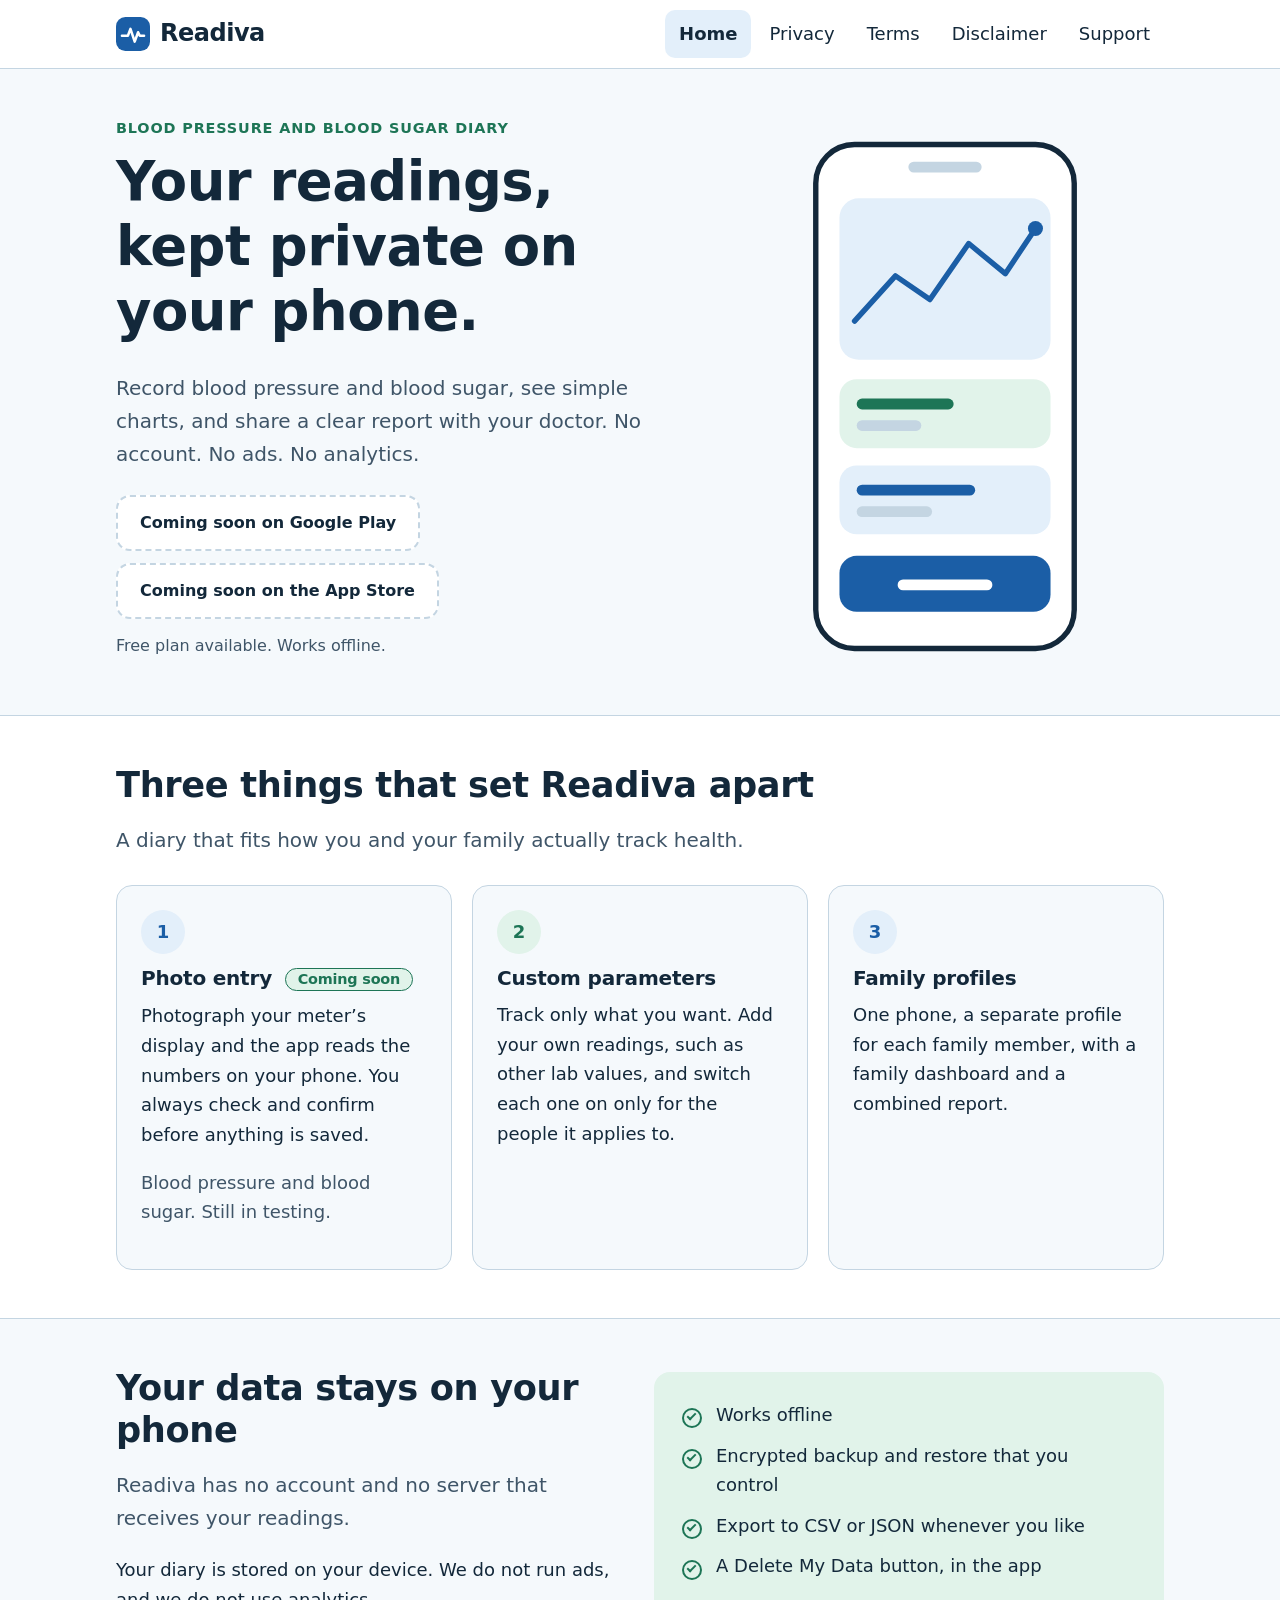
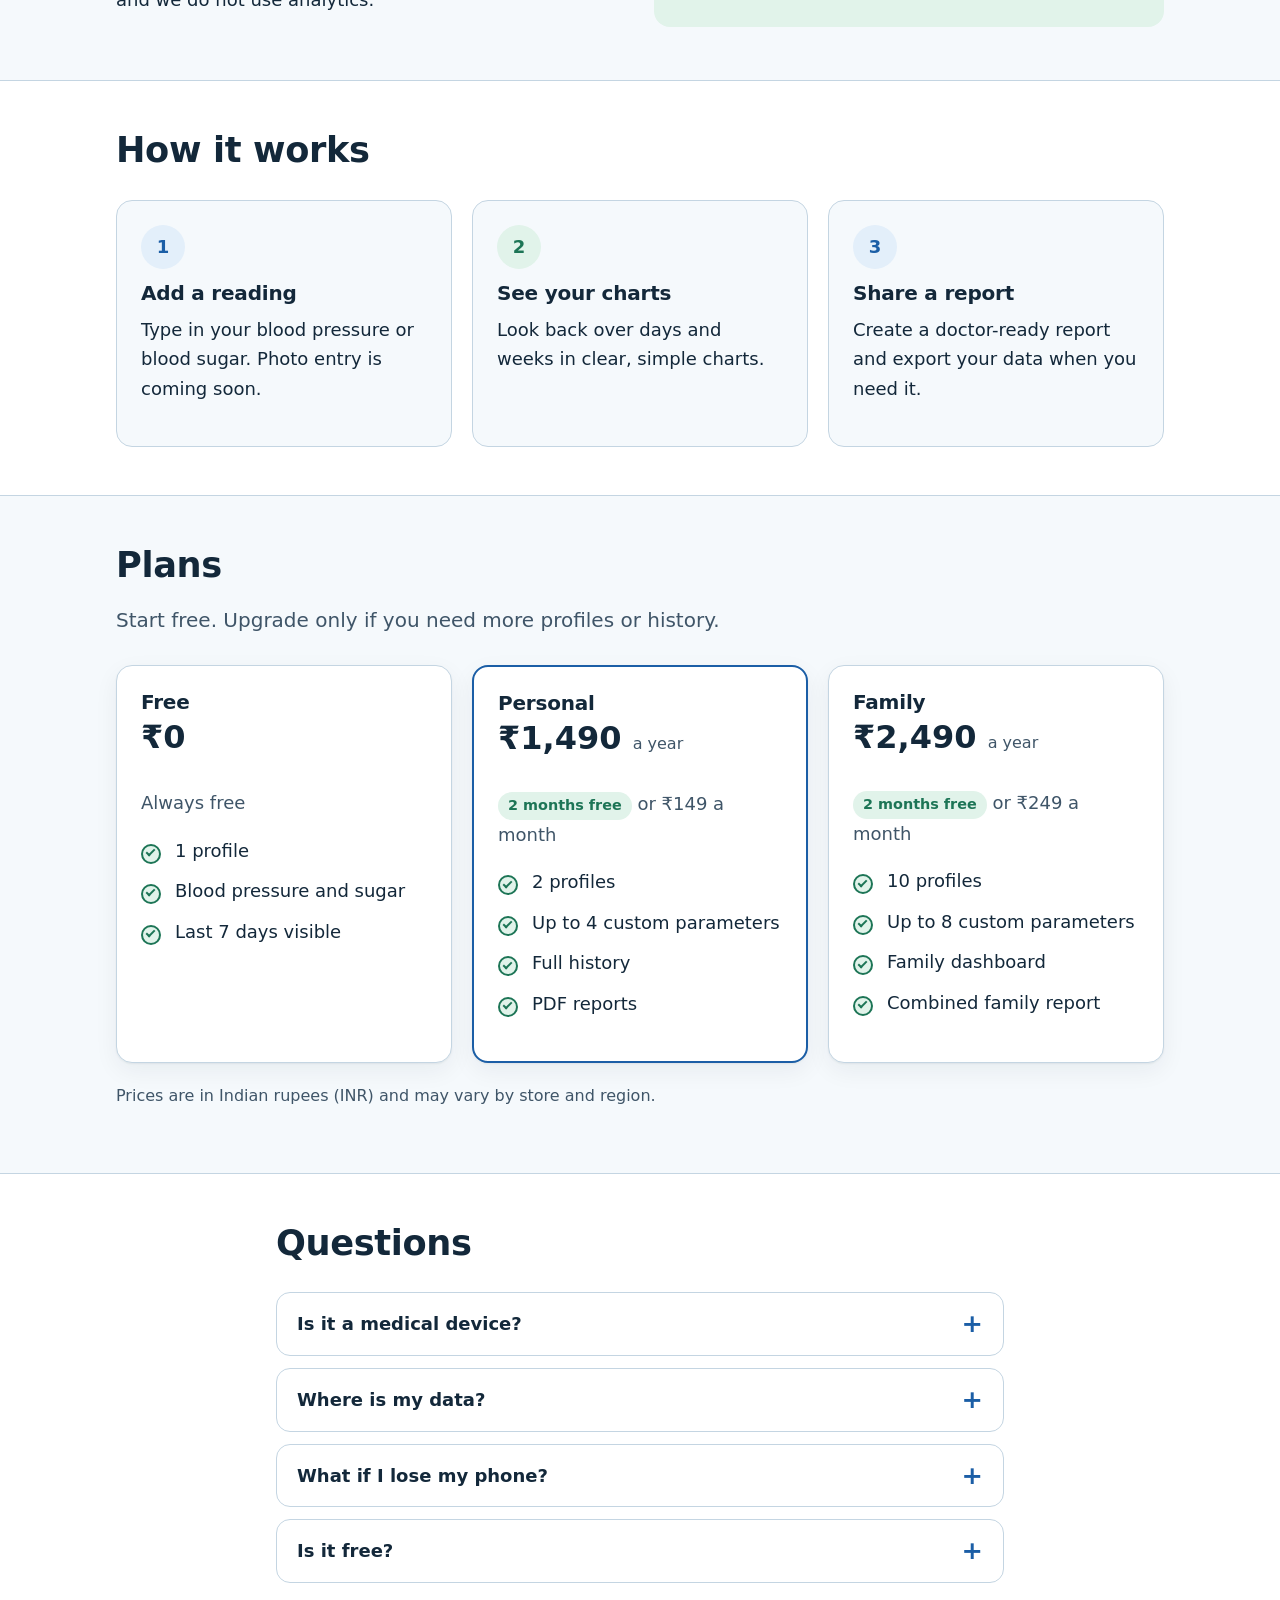
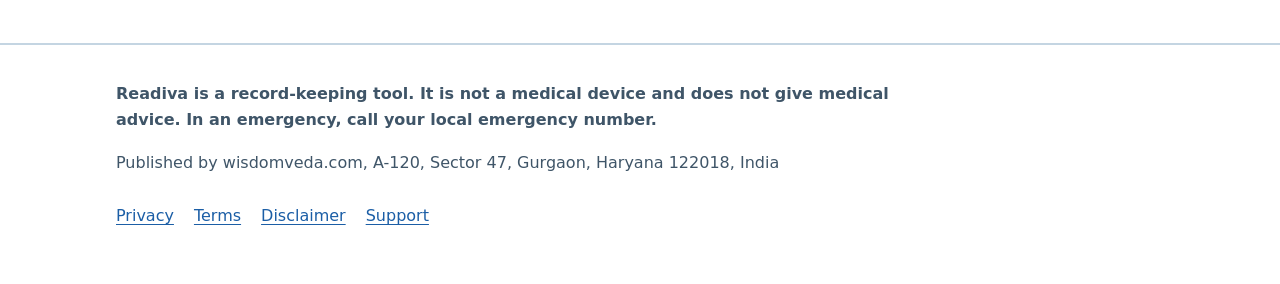
==== index.html @ 9c4f0eb9 "Add files via upload" ====
<!doctype html>
<html lang="en">
<head>
<meta charset="utf-8">
<meta name="viewport" content="width=device-width, initial-scale=1">
<title>Readiva: a private diary for blood pressure and blood sugar</title>
<meta name="description" content="Readiva keeps a diary of blood pressure and blood sugar readings on your phone. No account, no ads, no analytics.">
<meta name="color-scheme" content="light dark">
<link rel="icon" href="data:image/svg+xml,%3Csvg xmlns='http://www.w3.org/2000/svg' viewBox='0 0 40 40'%3E%3Crect width='40' height='40' rx='11' fill='%231b5ea6'/%3E%3Cpath d='M7 22h7l3-8 5 15 4-11 2 4h5' fill='none' stroke='white' stroke-width='3' stroke-linecap='round' stroke-linejoin='round'/%3E%3C/svg%3E">
<link rel="stylesheet" href="styles.css">
</head>
<body>
<a class="skip" href="#main">Skip to main content</a>
<header class="site-header">
  <div class="wrap">
    <a class="brand" href="index.html" aria-label="Readiva home"><svg viewBox="0 0 40 40" aria-hidden="true" focusable="false"><rect width="40" height="40" rx="11" fill="#1b5ea6"/><path d="M7 22h7l3-8 5 15 4-11 2 4h5" fill="none" stroke="#fff" stroke-width="3" stroke-linecap="round" stroke-linejoin="round"/></svg><span>Readiva</span></a>
    <nav aria-label="Main"><ul class="nav"><li><a href="index.html" aria-current="page">Home</a></li><li><a href="privacy.html">Privacy</a></li><li><a href="terms.html">Terms</a></li><li><a href="disclaimer.html">Disclaimer</a></li><li><a href="support.html">Support</a></li></ul></nav>
  </div>
</header>

<main id="main">

<section class="hero">
  <div class="wrap">
    <div>
      <p class="eyebrow">Blood pressure and blood sugar diary</p>
      <h1>Your readings, kept private on your phone.</h1>
      <p class="lead">Record blood pressure and blood sugar, see simple charts, and share a clear report with your doctor. No account. No ads. No analytics.</p>
      <div class="store-row">
        <span class="store">Coming soon on Google Play</span>
        <span class="store">Coming soon on the App Store</span>
      </div>
      <p class="hero-note">Free plan available. Works offline.</p>
    </div>
    <div class="hero-art"><svg viewBox="0 0 260 480" role="img" aria-label="Illustration of a phone showing a blood pressure chart and a diary entry">
  <rect x="10" y="6" width="240" height="468" rx="36" fill="var(--surface)" stroke="var(--ink)" stroke-width="5"/>
  <rect x="96" y="22" width="68" height="10" rx="5" fill="var(--border)"/>
  <rect x="32" y="56" width="196" height="150" rx="18" fill="var(--soft-blue)"/>
  <path d="M46 170 L84 128 L116 150 L152 98 L186 126 L214 84" fill="none" stroke="var(--blue)" stroke-width="5" stroke-linecap="round" stroke-linejoin="round"/>
  <circle cx="214" cy="84" r="7" fill="var(--blue)"/>
  <rect x="32" y="224" width="196" height="64" rx="16" fill="var(--soft-green)"/>
  <rect x="48" y="242" width="90" height="10" rx="5" fill="var(--green)"/>
  <rect x="48" y="262" width="60" height="10" rx="5" fill="var(--border)"/>
  <rect x="32" y="304" width="196" height="64" rx="16" fill="var(--soft-blue)"/>
  <rect x="48" y="322" width="110" height="10" rx="5" fill="var(--blue)"/>
  <rect x="48" y="342" width="70" height="10" rx="5" fill="var(--border)"/>
  <rect x="32" y="388" width="196" height="52" rx="16" fill="var(--blue)"/>
  <rect x="86" y="410" width="88" height="10" rx="5" fill="var(--blue-ink)"/>
</svg></div>
  </div>
</section>

<section class="band" aria-labelledby="diff-h">
  <div class="wrap">
    <div class="section-head">
      <h2 id="diff-h">Three things that set Readiva apart</h2>
      <p class="lead">A diary that fits how you and your family actually track health.</p>
    </div>
    <div class="cards three">
      <article class="card">
        <span class="num" aria-hidden="true">1</span>
        <h3>Photo entry <span class="badge">Coming soon</span></h3>
        <p>Photograph your meter&rsquo;s display and the app reads the numbers on your phone. You always check and confirm before anything is saved.</p>
        <p class="muted">Blood pressure and blood sugar. Still in testing.</p>
      </article>
      <article class="card green">
        <span class="num" aria-hidden="true">2</span>
        <h3>Custom parameters</h3>
        <p>Track only what you want. Add your own readings, such as other lab values, and switch each one on only for the people it applies to.</p>
      </article>
      <article class="card">
        <span class="num" aria-hidden="true">3</span>
        <h3>Family profiles</h3>
        <p>One phone, a separate profile for each family member, with a family dashboard and a combined report.</p>
      </article>
    </div>
  </div>
</section>

<section aria-labelledby="priv-h">
  <div class="wrap privacy-block">
    <div>
      <h2 id="priv-h">Your data stays on your phone</h2>
      <p class="lead">Readiva has no account and no server that receives your readings.</p>
      <p>Your diary is stored on your device. We do not run ads, and we do not use analytics.</p>
    </div>
    <div class="panel">
      <ul class="ticks">
        <li>Works offline</li>
        <li>Encrypted backup and restore that you control</li>
        <li>Export to CSV or JSON whenever you like</li>
        <li>A Delete My Data button, in the app</li>
      </ul>
    </div>
  </div>
</section>

<section class="band" aria-labelledby="how-h">
  <div class="wrap">
    <div class="section-head"><h2 id="how-h">How it works</h2></div>
    <ol class="cards three" style="list-style:none;padding:0;margin:0">
      <li class="card"><span class="num" aria-hidden="true">1</span><h3>Add a reading</h3><p>Type in your blood pressure or blood sugar. Photo entry is coming soon.</p></li>
      <li class="card green"><span class="num" aria-hidden="true">2</span><h3>See your charts</h3><p>Look back over days and weeks in clear, simple charts.</p></li>
      <li class="card"><span class="num" aria-hidden="true">3</span><h3>Share a report</h3><p>Create a doctor-ready report and export your data when you need it.</p></li>
    </ol>
  </div>
</section>

<section aria-labelledby="plans-h" id="plans">
  <div class="wrap">
    <div class="section-head">
      <h2 id="plans-h">Plans</h2>
      <p class="lead">Start free. Upgrade only if you need more profiles or history.</p>
    </div>
    <div class="cards three">
      <article class="card plan">
        <h3>Free</h3>
        <p class="price">&#8377;0</p>
        <p class="price-alt">Always free</p>
        <ul class="ticks">
          <li>1 profile</li>
          <li>Blood pressure and sugar</li>
          <li>Last 7 days visible</li>
        </ul>
      </article>
      <article class="card plan featured">
        <h3>Personal</h3>
        <p class="price">&#8377;1,490 <small>a year</small></p>
        <p class="price-alt"><span class="tag">2 months free</span> or &#8377;149 a month</p>
        <ul class="ticks">
          <li>2 profiles</li>
          <li>Up to 4 custom parameters</li>
          <li>Full history</li>
          <li>PDF reports</li>
        </ul>
      </article>
      <article class="card plan">
        <h3>Family</h3>
        <p class="price">&#8377;2,490 <small>a year</small></p>
        <p class="price-alt"><span class="tag">2 months free</span> or &#8377;249 a month</p>
        <ul class="ticks">
          <li>10 profiles</li>
          <li>Up to 8 custom parameters</li>
          <li>Family dashboard</li>
          <li>Combined family report</li>
        </ul>
      </article>
    </div>
    <p class="fineprint">Prices are in Indian rupees (INR) and may vary by store and region.</p>
  </div>
</section>

<section class="band" aria-labelledby="faq-h">
  <div class="wrap narrow">
    <div class="section-head"><h2 id="faq-h">Questions</h2></div>
    <details><summary>Is it a medical device?</summary><p>No. Readiva is a record-keeping tool. It does not give medical advice. Talk to your doctor about your health.</p></details>
    <details><summary>Where is my data?</summary><p>On your phone. There is no account and no server that receives your readings.</p></details>
    <details><summary>What if I lose my phone?</summary><p>Restore from your backup. We cannot recover your data, because we never receive it.</p></details>
    <details><summary>Is it free?</summary><p>Yes, there is a free plan. Paid plans add more profiles, custom parameters, full history and reports.</p></details>
  </div>
</section>

</main>
<footer class="site-footer">
  <div class="wrap">
    <p><strong>Readiva is a record-keeping tool. It is not a medical device and does not give medical advice. In an emergency, call your local emergency number.</strong></p>
    <p>Published by wisdomveda.com, A-120, Sector 47, Gurgaon, Haryana 122018, India</p>
    <ul class="footer-links">
      <li><a href="privacy.html">Privacy</a></li>
      <li><a href="terms.html">Terms</a></li>
      <li><a href="disclaimer.html">Disclaimer</a></li>
      <li><a href="support.html">Support</a></li>
    </ul>
  </div>
</footer>
</body>
</html>
---- styles.css ----
/* Readiva — shared styles. No external fonts, scripts or requests. */
:root {
  --bg: #f5f9fc;
  --surface: #ffffff;
  --soft-blue: #e3effa;
  --soft-green: #e1f3ea;
  --ink: #13283a;
  --muted: #3f5568;
  --blue: #1b5ea6;
  --blue-ink: #ffffff;
  --green: #1d7556;
  --border: #c4d5e2;
  --warn: #b3261e;
  --focus: #0b4a8f;
  --shadow: 0 1px 2px rgba(19, 40, 58, .06), 0 8px 24px rgba(19, 40, 58, .06);
  --font: system-ui, -apple-system, "Segoe UI", Roboto, "Helvetica Neue", Arial, sans-serif;
  --radius: 16px;
}
@media (prefers-color-scheme: dark) {
  :root:not([data-theme="light"]) {
    --bg: #0e1a25; --surface: #15252f; --soft-blue: #172f45; --soft-green: #14352b;
    --ink: #eaf2f8; --muted: #b5c6d4; --blue: #86bdf2; --blue-ink: #0b2236;
    --green: #74d3a9; --border: #2e4456; --warn: #ff8a80; --focus: #9fd0ff;
    --shadow: 0 1px 2px rgba(0,0,0,.4), 0 8px 24px rgba(0,0,0,.3);
  }
}

*, *::before, *::after { box-sizing: border-box; }
html { -webkit-text-size-adjust: 100%; scroll-behavior: smooth; }
body {
  margin: 0; background: var(--bg); color: var(--ink);
  font: 400 1.125rem/1.65 var(--font);
  overflow-wrap: break-word;
}
img, svg { max-width: 100%; height: auto; }
a { color: var(--blue); text-underline-offset: .2em; }
a:hover { text-decoration-thickness: 2px; }
:focus-visible { outline: 3px solid var(--focus); outline-offset: 3px; border-radius: 4px; }

.skip {
  position: absolute; left: 16px; top: -100px; z-index: 100;
  background: var(--blue); color: var(--blue-ink); padding: 12px 18px; border-radius: 8px; font-weight: 600;
}
.skip:focus { top: 12px; }

.wrap { width: 100%; max-width: 1080px; margin: 0 auto; padding: 0 16px; }
.narrow { max-width: 760px; }

h1, h2, h3 { line-height: 1.2; margin: 0 0 .5em; letter-spacing: -.01em; }
h1 { font-size: clamp(2.1rem, 6vw, 3.4rem); }
h2 { font-size: clamp(1.6rem, 4vw, 2.2rem); }
h3 { font-size: 1.25rem; }
p { margin: 0 0 1em; }
.lead { font-size: 1.25rem; color: var(--muted); max-width: 40em; }
.muted { color: var(--muted); }
.eyebrow { font-weight: 700; color: var(--green); letter-spacing: .06em; text-transform: uppercase; font-size: .9rem; margin-bottom: .5rem; }

/* Header */
.site-header { background: var(--surface); border-bottom: 1px solid var(--border); }
.site-header .wrap { display: flex; flex-wrap: wrap; align-items: center; justify-content: space-between; gap: 8px 24px; padding-top: 10px; padding-bottom: 10px; }
.brand { display: inline-flex; align-items: center; gap: 10px; min-height: 48px; font-weight: 800; font-size: 1.5rem; color: var(--ink); text-decoration: none; letter-spacing: -.02em; }
.brand svg { width: 34px; height: 34px; flex: none; }
.nav { display: flex; flex-wrap: wrap; gap: 4px; margin: 0; padding: 0; list-style: none; }
.nav a { display: inline-flex; align-items: center; min-height: 48px; padding: 0 14px; color: var(--ink); text-decoration: none; border-radius: 10px; font-weight: 500; }
.nav a:hover { background: var(--soft-blue); }
.nav a[aria-current="page"] { background: var(--soft-blue); font-weight: 700; }

/* Hero */
.hero { padding: 48px 0 40px; }
.hero .wrap { display: grid; gap: 40px; align-items: center; }
.hero h1 { color: var(--ink); }
.store-row { display: flex; flex-wrap: wrap; gap: 12px; margin-top: 24px; }
.store {
  display: inline-flex; align-items: center; justify-content: center; min-height: 56px; padding: 0 22px;
  border: 2px dashed var(--border); border-radius: 14px; background: var(--surface); color: var(--ink); font-weight: 600; font-size: 1rem;
}
.hero-note { margin-top: 14px; font-size: 1rem; color: var(--muted); }
.hero-art { display: flex; justify-content: center; }
.hero-art svg { width: min(280px, 70%); }

@media (min-width: 860px) {
  .hero .wrap { grid-template-columns: 1.3fr 1fr; }
}

/* Sections */
section { padding: 48px 0; }
.band { background: var(--surface); border-top: 1px solid var(--border); border-bottom: 1px solid var(--border); }
.section-head { margin-bottom: 28px; }

.cards { display: grid; gap: 20px; grid-template-columns: 1fr; }
@media (min-width: 760px) { .cards.three { grid-template-columns: repeat(3, 1fr); } .cards.two { grid-template-columns: repeat(2, 1fr); } }
.card { background: var(--surface); border: 1px solid var(--border); border-radius: var(--radius); padding: 24px; box-shadow: var(--shadow); }
.band .card { box-shadow: none; background: var(--bg); }
.card .num { display: inline-grid; place-items: center; width: 44px; height: 44px; border-radius: 50%; background: var(--soft-blue); color: var(--blue); font-weight: 800; margin-bottom: 12px; }
.card.green .num { background: var(--soft-green); color: var(--green); }
.badge { display: inline-block; padding: 2px 12px; border-radius: 999px; background: var(--soft-green); color: var(--green); font-weight: 700; font-size: .9rem; vertical-align: middle; margin-left: 6px; border: 1px solid var(--green); }

.ticks { list-style: none; padding: 0; margin: 0 0 1em; }
.ticks li { position: relative; padding-left: 34px; margin-bottom: .6em; }
.ticks li::before { content: ""; position: absolute; left: 0; top: .45em; width: 20px; height: 20px; border-radius: 50%; background: var(--soft-green); border: 2px solid var(--green); }
.ticks li::after { content: ""; position: absolute; left: 7px; top: .62em; width: 5px; height: 9px; border: solid var(--green); border-width: 0 2px 2px 0; transform: rotate(45deg); }

/* Privacy block */
.privacy-block { display: grid; gap: 28px; align-items: center; }
@media (min-width: 860px) { .privacy-block { grid-template-columns: 1fr 1fr; } }
.privacy-block .panel { background: var(--soft-green); border-radius: var(--radius); padding: 28px; }

/* Plans */
.plan h3 { margin-bottom: .2em; }
.price { font-size: 2rem; font-weight: 800; line-height: 1.2; }
.price small { font-size: 1rem; font-weight: 500; color: var(--muted); }
.price-alt { color: var(--muted); margin-bottom: 1em; }
.tag { display: inline-block; font-size: .9rem; font-weight: 700; color: var(--green); background: var(--soft-green); padding: 2px 10px; border-radius: 999px; }
.plan.featured { border: 2px solid var(--blue); }
.fineprint { font-size: 1rem; color: var(--muted); margin-top: 20px; }

/* FAQ */
details { background: var(--surface); border: 1px solid var(--border); border-radius: 14px; margin-bottom: 12px; }
summary { cursor: pointer; padding: 16px 20px; min-height: 56px; font-weight: 700; list-style: none; display: flex; align-items: center; justify-content: space-between; gap: 16px; }
summary::-webkit-details-marker { display: none; }
summary::after { content: "+"; font-size: 1.6rem; line-height: 1; color: var(--blue); flex: none; }
details[open] summary::after { content: "\2212"; }
details p { padding: 0 20px; margin: 0 0 1em; color: var(--muted); }

/* Legal / long text */
.doc { padding: 40px 0 56px; }
.doc .meta { color: var(--muted); font-weight: 600; }
.toc { background: var(--surface); border: 1px solid var(--border); border-radius: var(--radius); padding: 20px 24px; margin: 24px 0 32px; }
.toc h2 { font-size: 1.1rem; margin-bottom: .4em; }
.toc ol { margin: 0; padding-left: 1.4em; }
.toc a { display: inline-block; padding: 4px 0; }
.doc h2 { margin-top: 1.8em; scroll-margin-top: 16px; }
.placeholder { border: 2px dashed var(--border); border-radius: var(--radius); padding: 18px 22px; background: var(--surface); margin: 1.2em 0; color: var(--muted); }
.callout { border-radius: var(--radius); padding: 18px 22px; background: var(--soft-blue); margin: 1.2em 0; }
.callout.warn { background: transparent; border: 2px solid var(--warn); }
.callout.warn strong { color: var(--warn); }

/* Support */
.contact { word-break: break-word; font-weight: 700; }
.btn { display: inline-flex; align-items: center; min-height: 52px; padding: 0 24px; border-radius: 12px; background: var(--blue); color: var(--blue-ink); font-weight: 700; text-decoration: none; }
.btn:hover { filter: brightness(1.08); }

/* Footer */
.site-footer { background: var(--surface); border-top: 1px solid var(--border); padding: 36px 0 44px; font-size: 1rem; }
.site-footer p { color: var(--muted); max-width: 52em; }
.footer-links { display: flex; flex-wrap: wrap; gap: 4px 8px; list-style: none; padding: 0; margin: 16px 0 0; }
.footer-links a { display: inline-flex; align-items: center; min-height: 48px; padding: 0 12px 0 0; }

@media (prefers-reduced-motion: reduce) { html { scroll-behavior: auto; } }
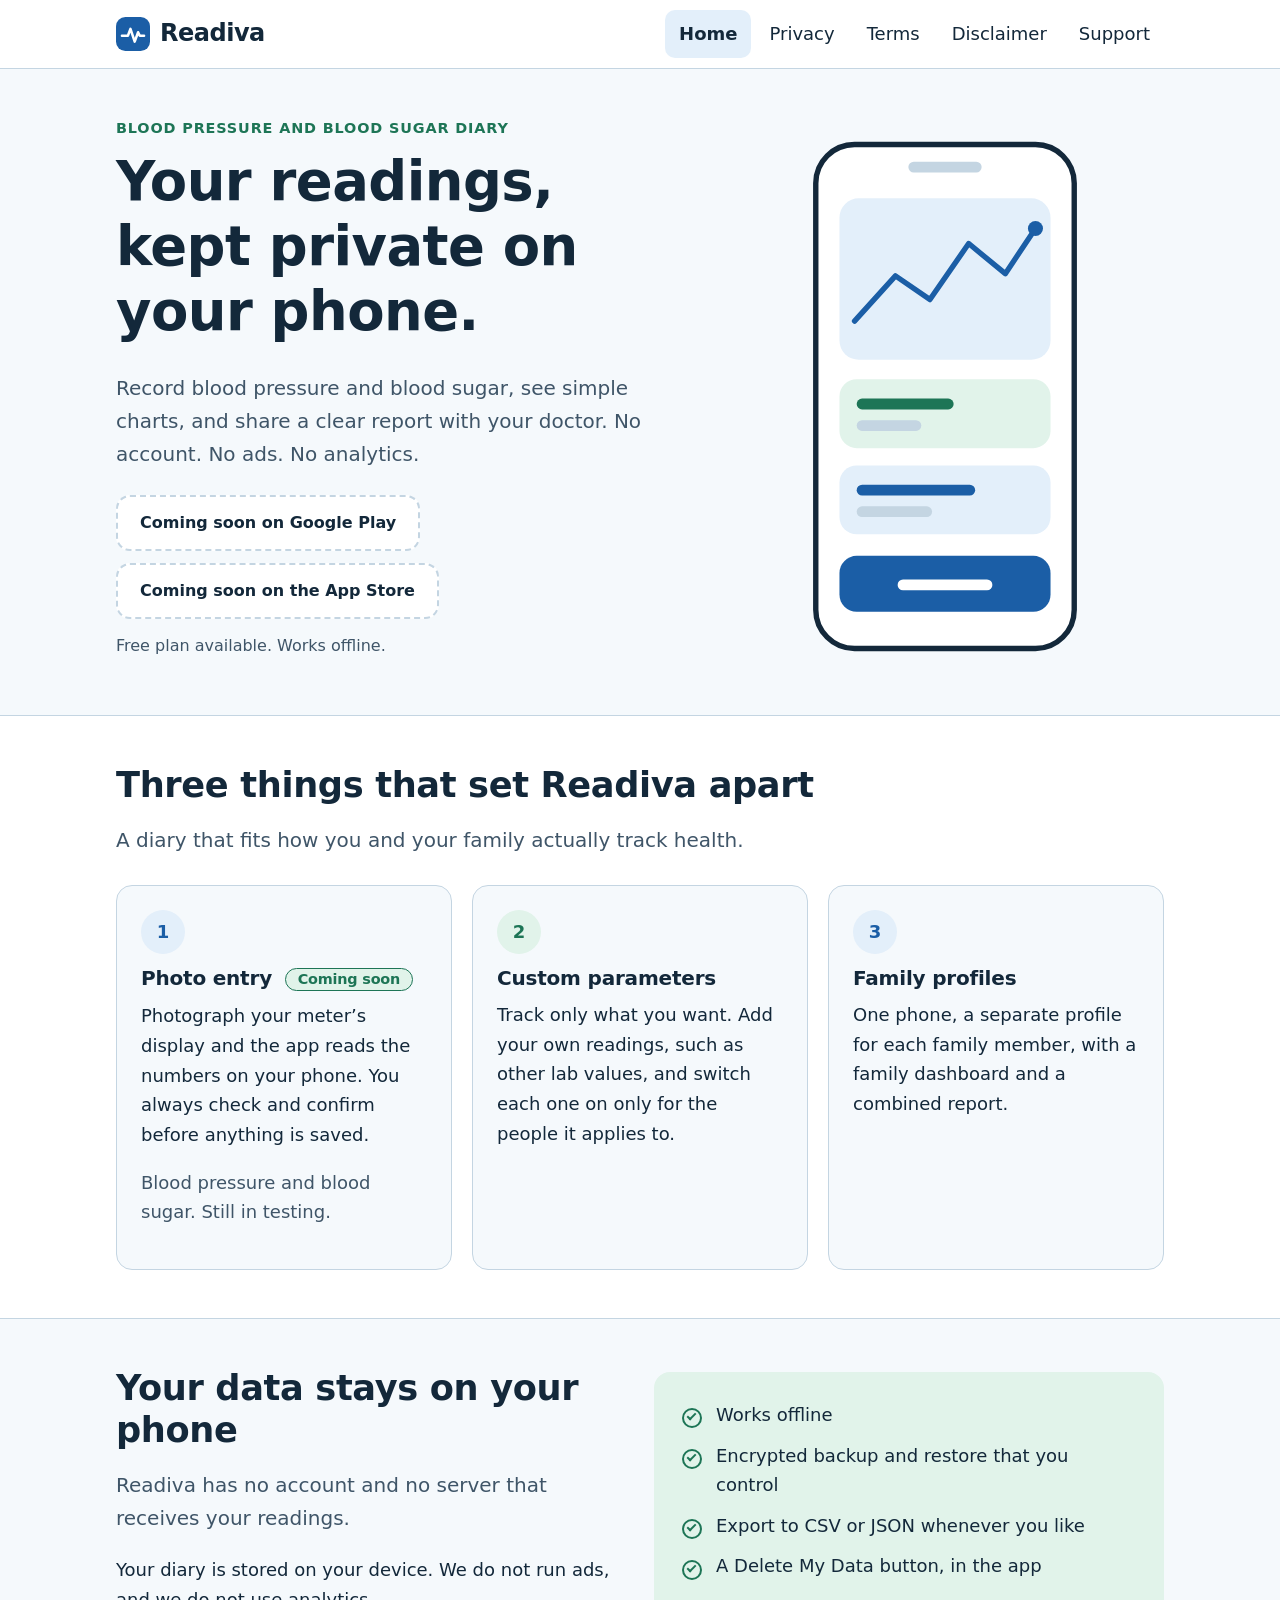
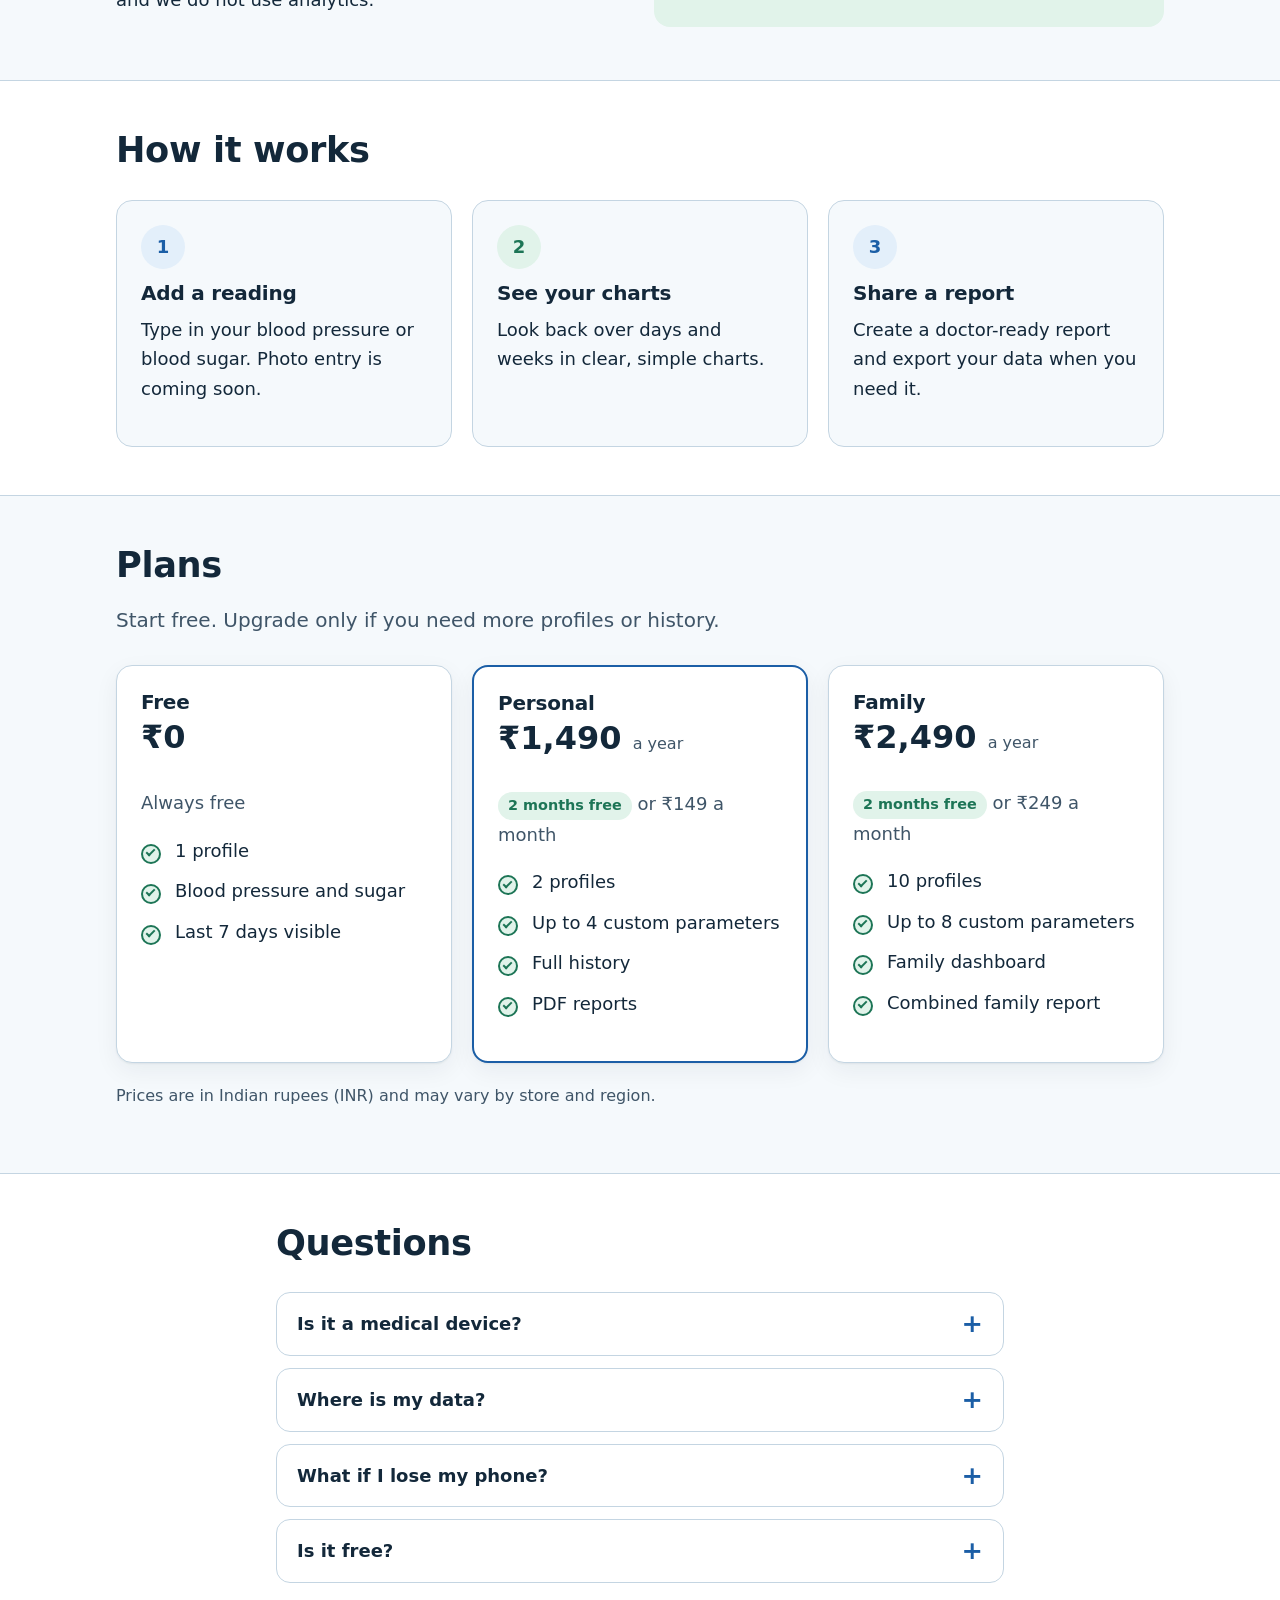
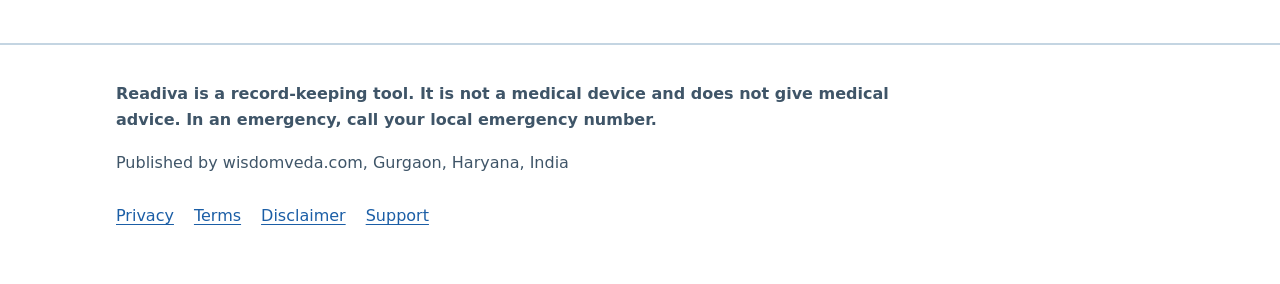
==== commit eaa9a860: "Update footer address in index.html" ====
--- a/index.html
+++ b/index.html
@@ -155,7 +155,7 @@
     <div class="section-head"><h2 id="faq-h">Questions</h2></div>
     <details><summary>Is it a medical device?</summary><p>No. Readiva is a record-keeping tool. It does not give medical advice. Talk to your doctor about your health.</p></details>
     <details><summary>Where is my data?</summary><p>On your phone. There is no account and no server that receives your readings.</p></details>
-    <details><summary>What if I lose my phone?</summary><p>Restore from your backup. We cannot recover your data, because we never receive it.</p></details>
+    <details><summary>What if I lose my phone?</summary><p>Your diary is safe if you have a backup. Make an encrypted backup in the app (it is free on every plan), then save both the backup file and your Recovery Key outside your phone, for example in a cloud drive or on another device. If they stay only on the phone, they are lost with it. On a new phone, restore from the backup using your key. If you have no backup, we cannot recover your readings, because they were never sent to us.</p></details>
     <details><summary>Is it free?</summary><p>Yes, there is a free plan. Paid plans add more profiles, custom parameters, full history and reports.</p></details>
   </div>
 </section>
@@ -164,7 +164,7 @@
 <footer class="site-footer">
   <div class="wrap">
     <p><strong>Readiva is a record-keeping tool. It is not a medical device and does not give medical advice. In an emergency, call your local emergency number.</strong></p>
-    <p>Published by wisdomveda.com, A-120, Sector 47, Gurgaon, Haryana 122018, India</p>
+    <p>Published by wisdomveda.com, Gurgaon, Haryana, India</p>
     <ul class="footer-links">
       <li><a href="privacy.html">Privacy</a></li>
       <li><a href="terms.html">Terms</a></li>
